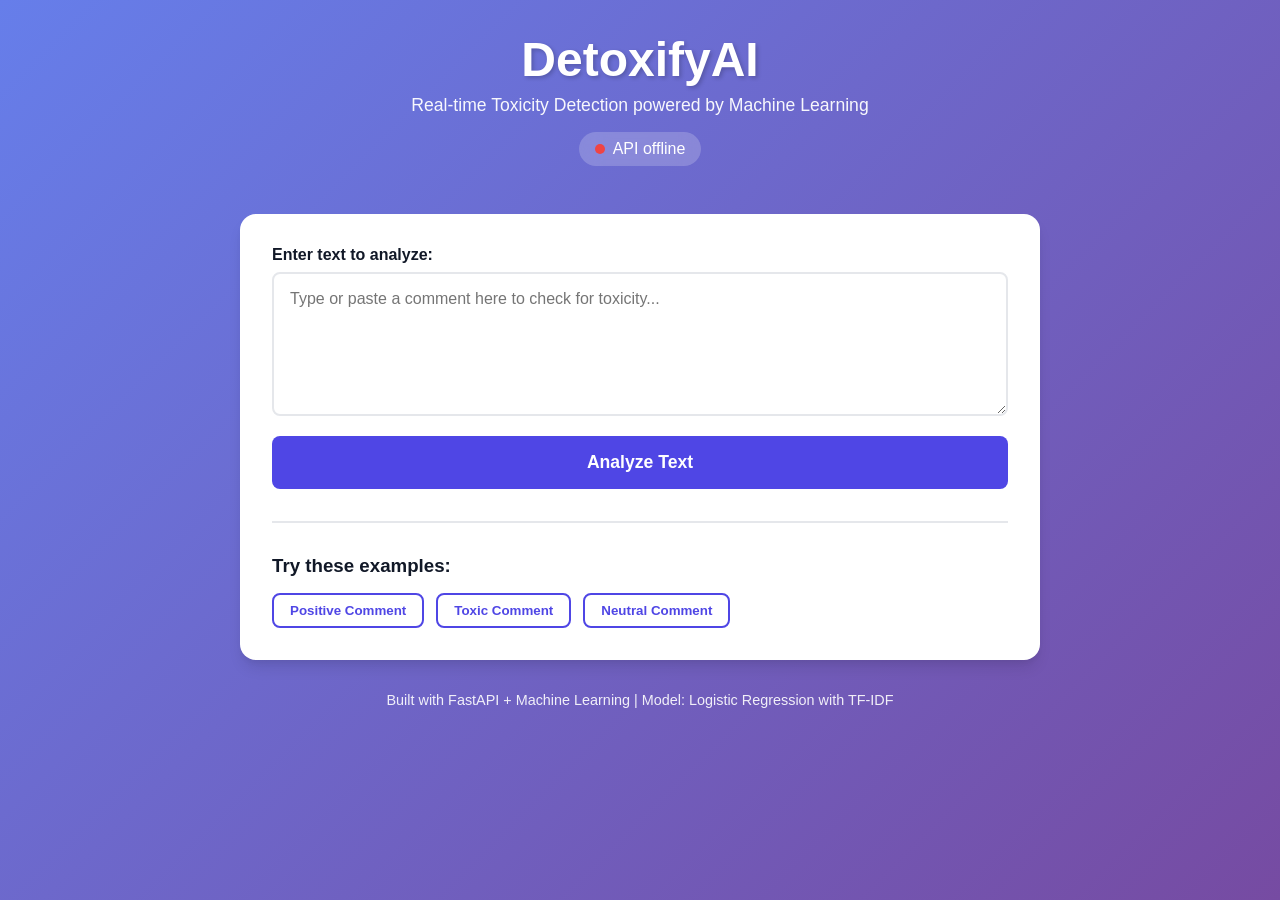
==== frontend/index.html @ efd21218 "Working FastAPI Frontend (local pickle model) Working local model frontend using the local trained m" ====
<!DOCTYPE html>
<html lang="en">
<head>
    <meta charset="UTF-8">
    <meta name="viewport" content="width=device-width, initial-scale=1.0">
    <title>DetoxifyAI - Toxicity Detection</title>
    <link rel="stylesheet" href="styles.css">
</head>
<body>
    <div class="container">
        <header>
            <h1>DetoxifyAI</h1>
            <p class="subtitle">Real-time Toxicity Detection powered by Machine Learning</p>
            <div class="status-indicator">
                <span class="status-dot" id="statusDot"></span>
                <span id="statusText">Checking connection...</span>
            </div>
        </header>

        <main>
            <div class="input-section">
                <label for="textInput">Enter text to analyze:</label>
                <textarea
                    id="textInput"
                    placeholder="Type or paste a comment here to check for toxicity..."
                    rows="6"
                ></textarea>
                <button id="analyzeBtn" class="btn-primary">
                    <span id="btnText">Analyze Text</span>
                    <span id="btnLoader" class="loader hidden"></span>
                </button>
            </div>

            <div class="results-section hidden" id="resultsSection">
                <h2>Analysis Results</h2>

                <div class="result-card" id="resultCard">
                    <div class="prediction-badge" id="predictionBadge">
                        <span id="predictionText">NON-TOXIC</span>
                    </div>

                    <div class="confidence-meter">
                        <div class="confidence-label">
                            <span>Confidence Score</span>
                            <span id="confidencePercent">0%</span>
                        </div>
                        <div class="confidence-bar">
                            <div class="confidence-fill" id="confidenceFill"></div>
                        </div>
                    </div>

                    <div class="toxicity-meter">
                        <div class="toxicity-label">
                            <span>Toxicity Probability</span>
                            <span id="toxicityPercent">0%</span>
                        </div>
                        <div class="toxicity-bar">
                            <div class="toxicity-fill" id="toxicityFill"></div>
                        </div>
                    </div>

                    <div class="analyzed-text">
                        <h3>Analyzed Text:</h3>
                        <p id="analyzedText"></p>
                    </div>
                </div>
            </div>

            <div class="examples-section">
                <h3>Try these examples:</h3>
                <div class="example-buttons">
                    <button class="btn-example" data-text="I love this product, it's amazing!">Positive Comment</button>
                    <button class="btn-example" data-text="You're an idiot, nobody likes you">Toxic Comment</button>
                    <button class="btn-example" data-text="This is just a normal comment about the weather">Neutral Comment</button>
                </div>
            </div>
        </main>

        <footer>
            <p>Built with FastAPI + Machine Learning | Model: Logistic Regression with TF-IDF</p>
        </footer>
    </div>

    <script src="app.js"></script>
</body>
</html>
---- frontend/styles.css ----
* {
    margin: 0;
    padding: 0;
    box-sizing: border-box;
}

:root {
    --primary-color: #4f46e5;
    --primary-hover: #4338ca;
    --toxic-color: #ef4444;
    --non-toxic-color: #10b981;
    --bg-color: #f9fafb;
    --card-bg: #ffffff;
    --text-primary: #111827;
    --text-secondary: #6b7280;
    --border-color: #e5e7eb;
    --shadow: 0 4px 6px -1px rgba(0, 0, 0, 0.1), 0 2px 4px -1px rgba(0, 0, 0, 0.06);
    --shadow-lg: 0 10px 15px -3px rgba(0, 0, 0, 0.1), 0 4px 6px -2px rgba(0, 0, 0, 0.05);
}

body {
    font-family: 'Segoe UI', Tahoma, Geneva, Verdana, sans-serif;
    background: linear-gradient(135deg, #667eea 0%, #764ba2 100%);
    min-height: 100vh;
    padding: 2rem 1rem;
    color: var(--text-primary);
}

.container {
    max-width: 800px;
    margin: 0 auto;
}

header {
    text-align: center;
    margin-bottom: 3rem;
    color: white;
}

header h1 {
    font-size: 3rem;
    font-weight: 700;
    margin-bottom: 0.5rem;
    text-shadow: 2px 2px 4px rgba(0, 0, 0, 0.2);
}

.subtitle {
    font-size: 1.1rem;
    opacity: 0.95;
    margin-bottom: 1rem;
}

.status-indicator {
    display: inline-flex;
    align-items: center;
    gap: 0.5rem;
    background: rgba(255, 255, 255, 0.2);
    padding: 0.5rem 1rem;
    border-radius: 2rem;
    backdrop-filter: blur(10px);
}

.status-dot {
    width: 10px;
    height: 10px;
    border-radius: 50%;
    background: #fbbf24;
    animation: pulse 2s infinite;
}

.status-dot.online {
    background: #10b981;
}

.status-dot.offline {
    background: #ef4444;
    animation: none;
}

@keyframes pulse {
    0%, 100% { opacity: 1; }
    50% { opacity: 0.5; }
}

main {
    background: var(--card-bg);
    border-radius: 1rem;
    padding: 2rem;
    box-shadow: var(--shadow-lg);
}

.input-section {
    margin-bottom: 2rem;
}

label {
    display: block;
    font-weight: 600;
    margin-bottom: 0.5rem;
    color: var(--text-primary);
}

textarea {
    width: 100%;
    padding: 1rem;
    border: 2px solid var(--border-color);
    border-radius: 0.5rem;
    font-size: 1rem;
    font-family: inherit;
    resize: vertical;
    transition: border-color 0.2s;
}

textarea:focus {
    outline: none;
    border-color: var(--primary-color);
}

.btn-primary {
    width: 100%;
    padding: 1rem;
    background: var(--primary-color);
    color: white;
    border: none;
    border-radius: 0.5rem;
    font-size: 1.1rem;
    font-weight: 600;
    cursor: pointer;
    transition: background 0.2s, transform 0.1s;
    margin-top: 1rem;
    display: flex;
    align-items: center;
    justify-content: center;
    gap: 0.5rem;
}

.btn-primary:hover {
    background: var(--primary-hover);
}

.btn-primary:active {
    transform: scale(0.98);
}

.btn-primary:disabled {
    background: var(--text-secondary);
    cursor: not-allowed;
}

.loader {
    width: 20px;
    height: 20px;
    border: 3px solid rgba(255, 255, 255, 0.3);
    border-top-color: white;
    border-radius: 50%;
    animation: spin 0.8s linear infinite;
}

@keyframes spin {
    to { transform: rotate(360deg); }
}

.hidden {
    display: none !important;
}

.results-section {
    margin-top: 2rem;
    padding-top: 2rem;
    border-top: 2px solid var(--border-color);
}

.results-section h2 {
    margin-bottom: 1rem;
    color: var(--text-primary);
}

.result-card {
    background: var(--bg-color);
    padding: 1.5rem;
    border-radius: 0.75rem;
    border: 1px solid var(--border-color);
}

.prediction-badge {
    display: inline-block;
    padding: 0.75rem 1.5rem;
    border-radius: 2rem;
    font-weight: 700;
    font-size: 1.1rem;
    margin-bottom: 1.5rem;
}

.prediction-badge.toxic {
    background: #fee2e2;
    color: var(--toxic-color);
}

.prediction-badge.non-toxic {
    background: #d1fae5;
    color: var(--non-toxic-color);
}

.confidence-meter, .toxicity-meter {
    margin-bottom: 1.5rem;
}

.confidence-label, .toxicity-label {
    display: flex;
    justify-content: space-between;
    margin-bottom: 0.5rem;
    font-weight: 600;
    color: var(--text-primary);
}

.confidence-bar, .toxicity-bar {
    height: 1.5rem;
    background: var(--border-color);
    border-radius: 1rem;
    overflow: hidden;
}

.confidence-fill, .toxicity-fill {
    height: 100%;
    background: linear-gradient(90deg, var(--primary-color), var(--primary-hover));
    transition: width 0.5s ease;
    border-radius: 1rem;
}

.toxicity-fill {
    background: linear-gradient(90deg, var(--non-toxic-color), var(--toxic-color));
}

.analyzed-text {
    margin-top: 1.5rem;
    padding-top: 1.5rem;
    border-top: 1px solid var(--border-color);
}

.analyzed-text h3 {
    font-size: 0.9rem;
    color: var(--text-secondary);
    margin-bottom: 0.5rem;
}

.analyzed-text p {
    color: var(--text-primary);
    line-height: 1.6;
}

.examples-section {
    margin-top: 2rem;
    padding-top: 2rem;
    border-top: 2px solid var(--border-color);
}

.examples-section h3 {
    margin-bottom: 1rem;
    color: var(--text-primary);
}

.example-buttons {
    display: flex;
    gap: 0.75rem;
    flex-wrap: wrap;
}

.btn-example {
    padding: 0.5rem 1rem;
    background: white;
    border: 2px solid var(--primary-color);
    color: var(--primary-color);
    border-radius: 0.5rem;
    font-weight: 600;
    cursor: pointer;
    transition: all 0.2s;
}

.btn-example:hover {
    background: var(--primary-color);
    color: white;
}

footer {
    text-align: center;
    margin-top: 2rem;
    color: white;
    opacity: 0.9;
    font-size: 0.9rem;
}

@media (max-width: 640px) {
    header h1 {
        font-size: 2rem;
    }

    main {
        padding: 1.5rem;
    }

    .example-buttons {
        flex-direction: column;
    }

    .btn-example {
        width: 100%;
    }
}
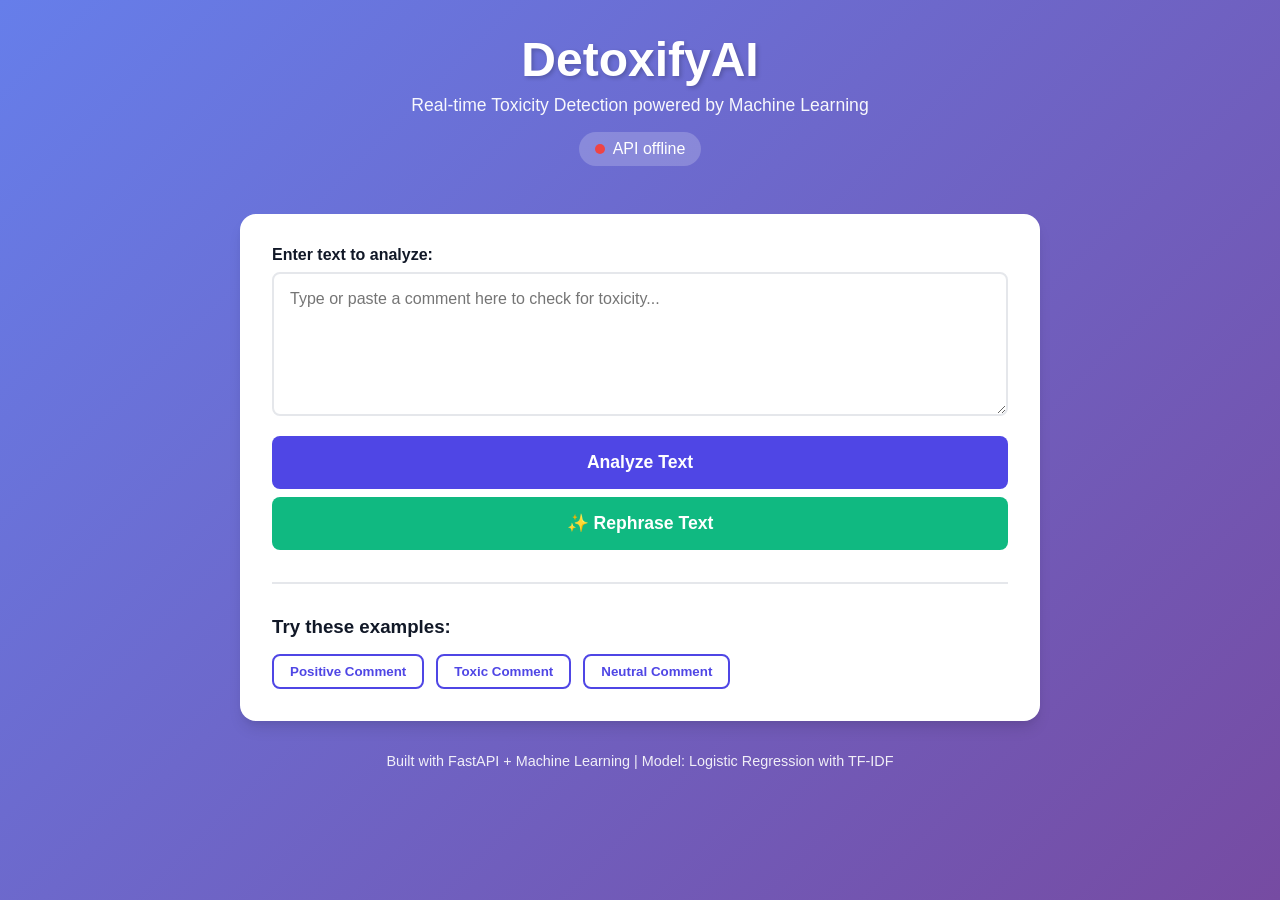
==== commit 3da09926: "RAG finally deployed and working! Walhumdulillah!" ====
--- a/frontend/index.html
+++ b/frontend/index.html
@@ -28,6 +28,9 @@
                 <button id="analyzeBtn" class="btn-primary">
                     <span id="btnText">Analyze Text</span>
                     <span id="btnLoader" class="loader hidden"></span>
+                </button>
+                <button id="rephraseBtn" class="btn-secondary" onclick="rephraseText()">
+                    ✨ Rephrase Text
                 </button>
             </div>
 
@@ -66,6 +69,10 @@
                 </div>
             </div>
 
+            <div class="rephrase-section hidden" id="rephraseSection">
+                <!-- Results will be inserted here by JavaScript -->
+            </div>
+
             <div class="examples-section">
                 <h3>Try these examples:</h3>
                 <div class="example-buttons">
--- a/frontend/styles.css
+++ b/frontend/styles.css
@@ -57,7 +57,7 @@
     background: rgba(255, 255, 255, 0.2);
     padding: 0.5rem 1rem;
     border-radius: 2rem;
-    backdrop-filter: blur(10px);
+    /* backdrop-filter: blur(10px); */
 }
 
 .status-dot {
@@ -306,3 +306,136 @@
         width: 100%;
     }
 }
+
+
+/* Rephrase button styling */
+.btn-secondary {
+    width: 100%;
+    padding: 1rem;
+    background: #10b981;
+    color: white;
+    border: none;
+    border-radius: 0.5rem;
+    font-size: 1.1rem;
+    font-weight: 600;
+    cursor: pointer;
+    transition: background 0.2s, transform 0.1s;
+    margin-top: 0.5rem;
+    display: flex;
+    align-items: center;
+    justify-content: center;
+    gap: 0.5rem;
+}
+
+.btn-secondary:hover {
+    background: #059669;
+}
+
+.btn-secondary:disabled {
+    background: var(--text-secondary);
+    cursor: not-allowed;
+}
+
+/* Rephrase results styling */
+.rephrase-section {
+    margin-top: 2rem;
+    padding-top: 2rem;
+    border-top: 2px solid var(--border-color);
+}
+
+.rephrase-result {
+    padding: 1.5rem;
+}
+
+.rephrase-result h3 {
+    font-size: 0.9rem;
+    color: var(--text-secondary);
+    margin-bottom: 0.5rem;
+    text-transform: uppercase;
+}
+
+.toxic-text {
+    background: #fee2e2;
+    padding: 1rem;
+    border-radius: 0.5rem;
+    border-left: 4px solid var(--toxic-color);
+    color: var(--text-primary);
+    margin-bottom: 1rem;
+}
+
+.arrow-down {
+    text-align: center;
+    font-size: 2rem;
+    color: var(--primary-color);
+    margin: 1rem 0;
+}
+
+.professional-text {
+    background: #d1fae5;
+    padding: 1rem;
+    border-radius: 0.5rem;
+    border-left: 4px solid var(--non-toxic-color);
+    color: var(--text-primary);
+}
+
+/* Examples used section */
+.examples-used {
+    margin-top: 2rem;
+}
+
+.examples-used h3 {
+    margin-bottom: 1rem;
+    color: var(--text-primary);
+}
+
+.examples-grid {
+    display: grid;
+    gap: 1rem;
+}
+
+.example-card {
+    background: white;
+    border: 1px solid var(--border-color);
+    border-radius: 0.5rem;
+    padding: 1rem;
+    display: flex;
+    gap: 1rem;
+}
+
+.example-number {
+    background: var(--primary-color);
+    color: white;
+    width: 32px;
+    height: 32px;
+    border-radius: 50%;
+    display: flex;
+    align-items: center;
+    justify-content: center;
+    font-weight: 700;
+    flex-shrink: 0;
+}
+
+.example-content {
+    flex: 1;
+}
+
+.example-toxic {
+    color: var(--toxic-color);
+    margin-bottom: 0.5rem;
+    font-size: 0.9rem;
+}
+
+.example-professional {
+    color: var(--non-toxic-color);
+    margin-bottom: 0.5rem;
+    font-size: 0.9rem;
+}
+
+.example-category {
+    display: inline-block;
+    background: var(--bg-color);
+    padding: 0.25rem 0.5rem;
+    border-radius: 0.25rem;
+    font-size: 0.75rem;
+    color: var(--text-secondary);
+}
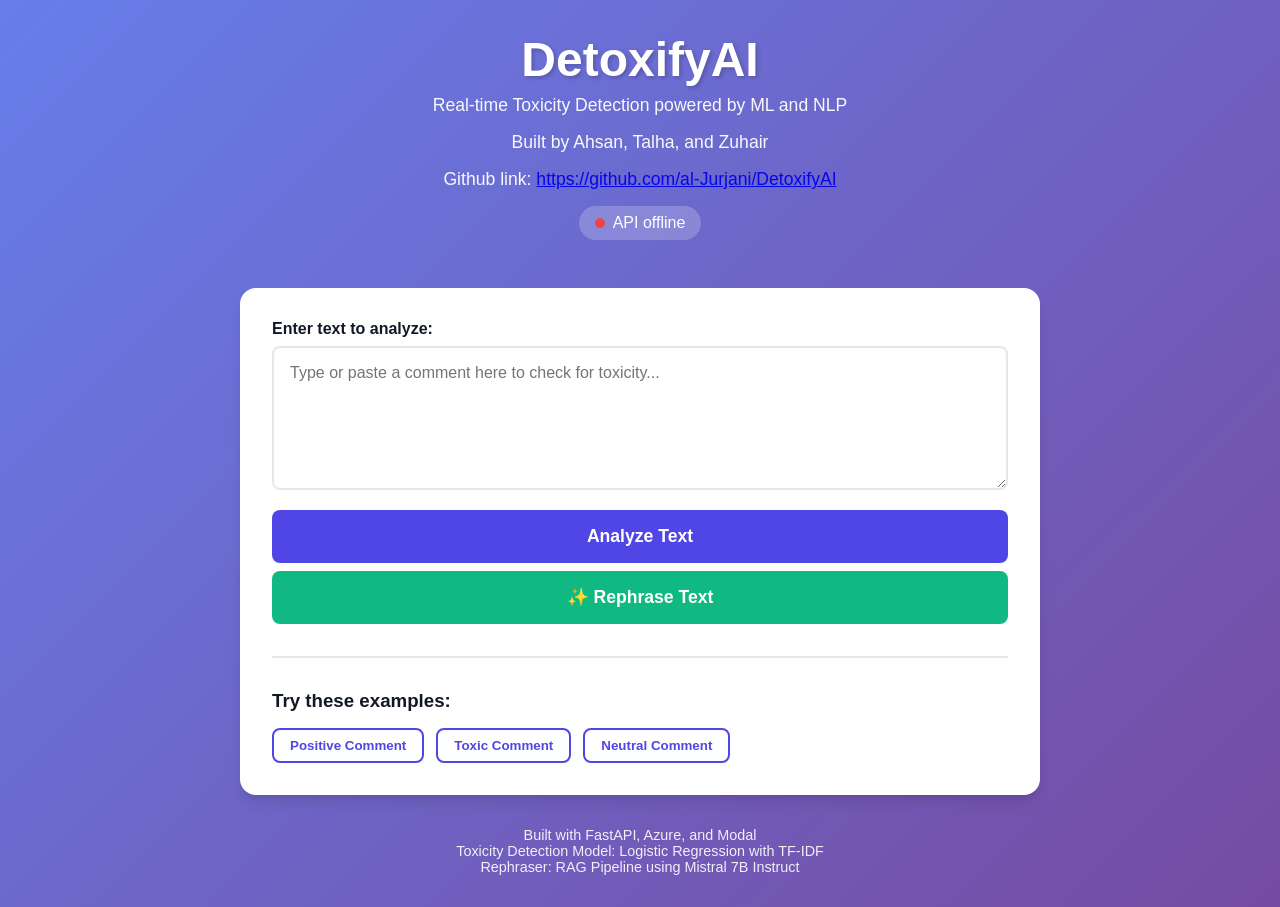
==== commit ff9a1726: "some changes to the frontend." ====
--- a/frontend/index.html
+++ b/frontend/index.html
@@ -10,7 +10,9 @@
     <div class="container">
         <header>
             <h1>DetoxifyAI</h1>
-            <p class="subtitle">Real-time Toxicity Detection powered by Machine Learning</p>
+            <p class="subtitle">Real-time Toxicity Detection powered by ML and NLP</p>
+            <p class="subtitle"> Built by Ahsan, Talha, and Zuhair</p>
+            <p class="subtitle"> Github link: <a href="https://github.com/al-Jurjani/DetoxifyAI" target="_blank">https://github.com/al-Jurjani/DetoxifyAI</a></p>
             <div class="status-indicator">
                 <span class="status-dot" id="statusDot"></span>
                 <span id="statusText">Checking connection...</span>
@@ -84,7 +86,7 @@
         </main>
 
         <footer>
-            <p>Built with FastAPI + Machine Learning | Model: Logistic Regression with TF-IDF</p>
+            <p>Built with FastAPI, Azure, and Modal <br> Toxicity Detection Model: Logistic Regression with TF-IDF <br> Rephraser: RAG Pipeline using Mistral 7B Instruct</p>
         </footer>
     </div>
 
--- a/frontend/styles.css
+++ b/frontend/styles.css
@@ -439,3 +439,45 @@
     font-size: 0.75rem;
     color: var(--text-secondary);
 }
+
+/* Guardrail status styling */
+.guardrail-status {
+    background: #f0fdf4;
+    border: 2px solid #10b981;
+    border-radius: 0.5rem;
+    padding: 1rem;
+    margin-bottom: 1.5rem;
+}
+
+.guardrail-badge {
+    display: inline-block;
+    padding: 0.5rem 1rem;
+    border-radius: 0.5rem;
+    font-weight: 600;
+    margin-bottom: 0.75rem;
+}
+
+.guardrail-badge.success {
+    background: #d1fae5;
+    color: #10b981;
+}
+
+.guardrail-status p {
+    margin: 0.25rem 0;
+    font-size: 0.9rem;
+}
+
+.guardrail-info {
+    margin-top: 1rem;
+    padding-top: 1rem;
+    border-top: 1px solid var(--border-color);
+    font-size: 0.9rem;
+}
+
+.blocked-output {
+    margin-top: 1rem;
+    padding: 1rem;
+    background: #fef2f2;
+    border-radius: 0.5rem;
+    border-left: 4px solid var(--toxic-color);
+}
